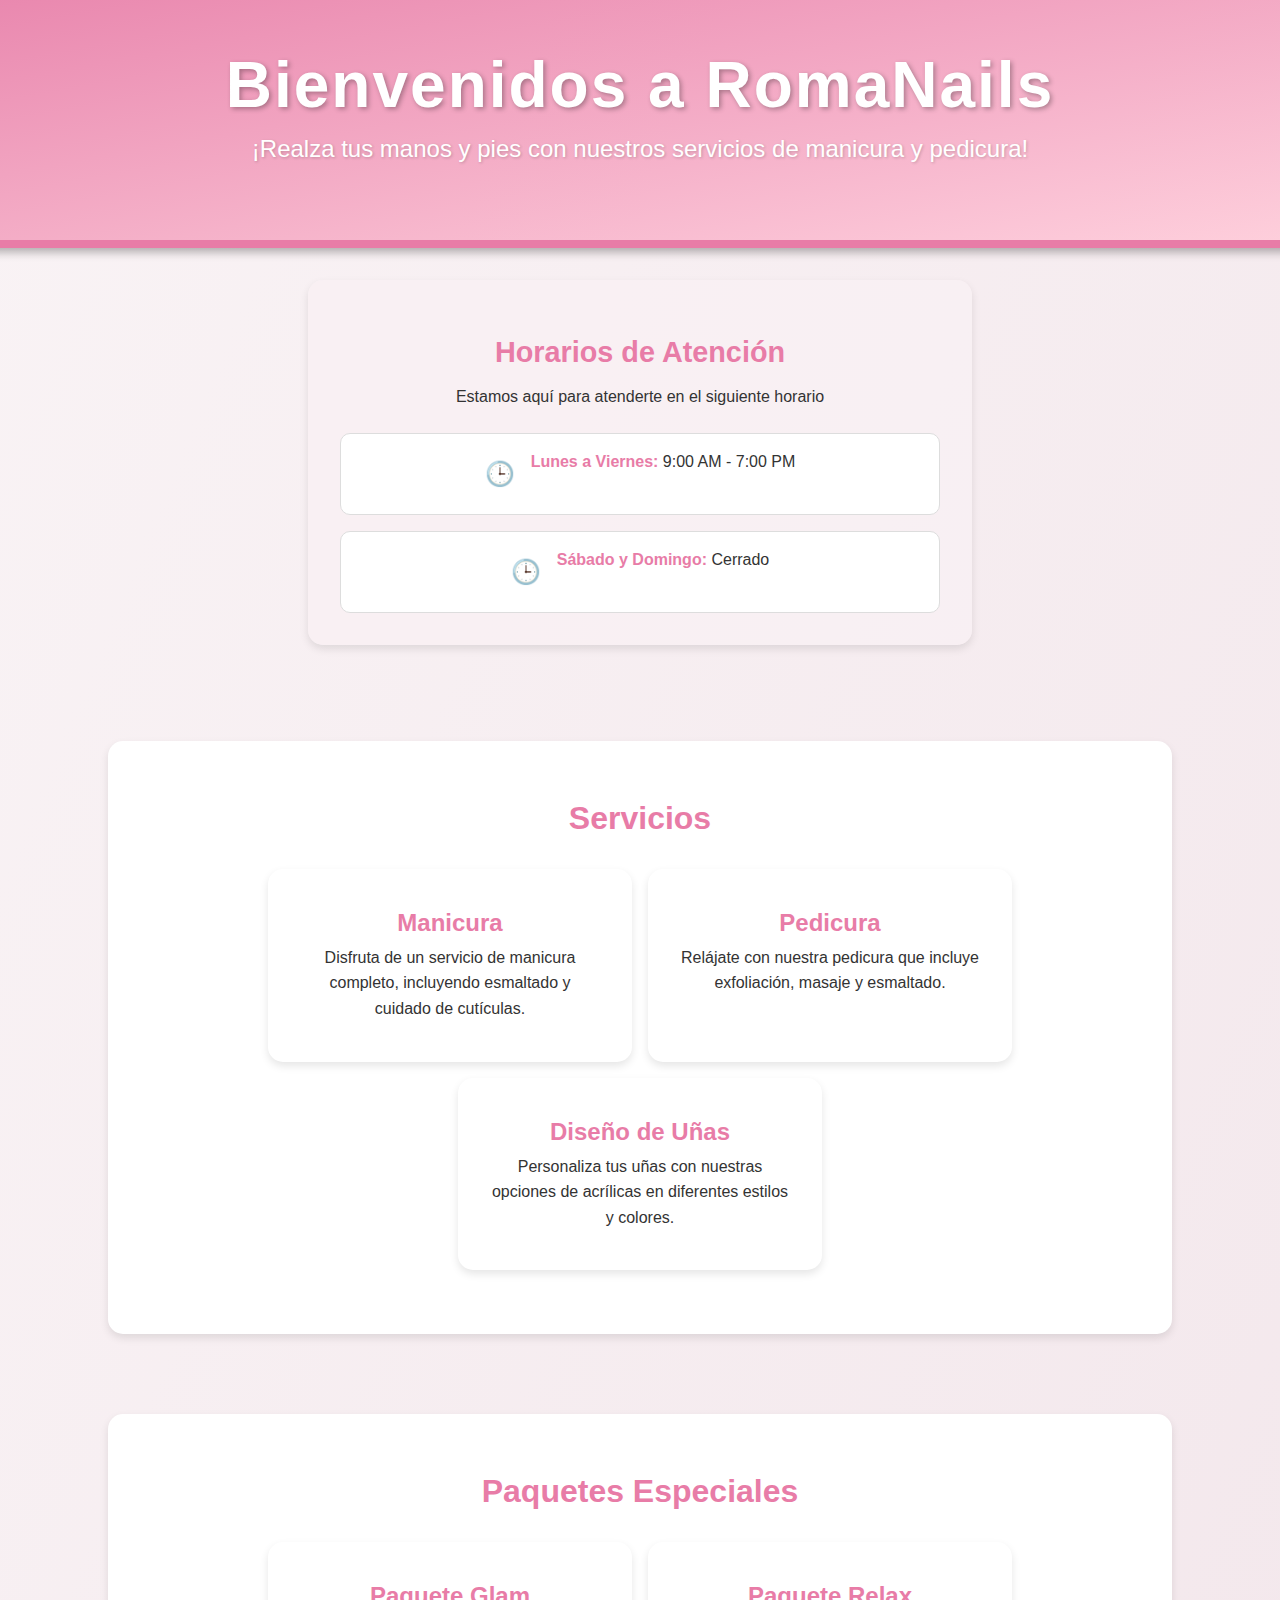
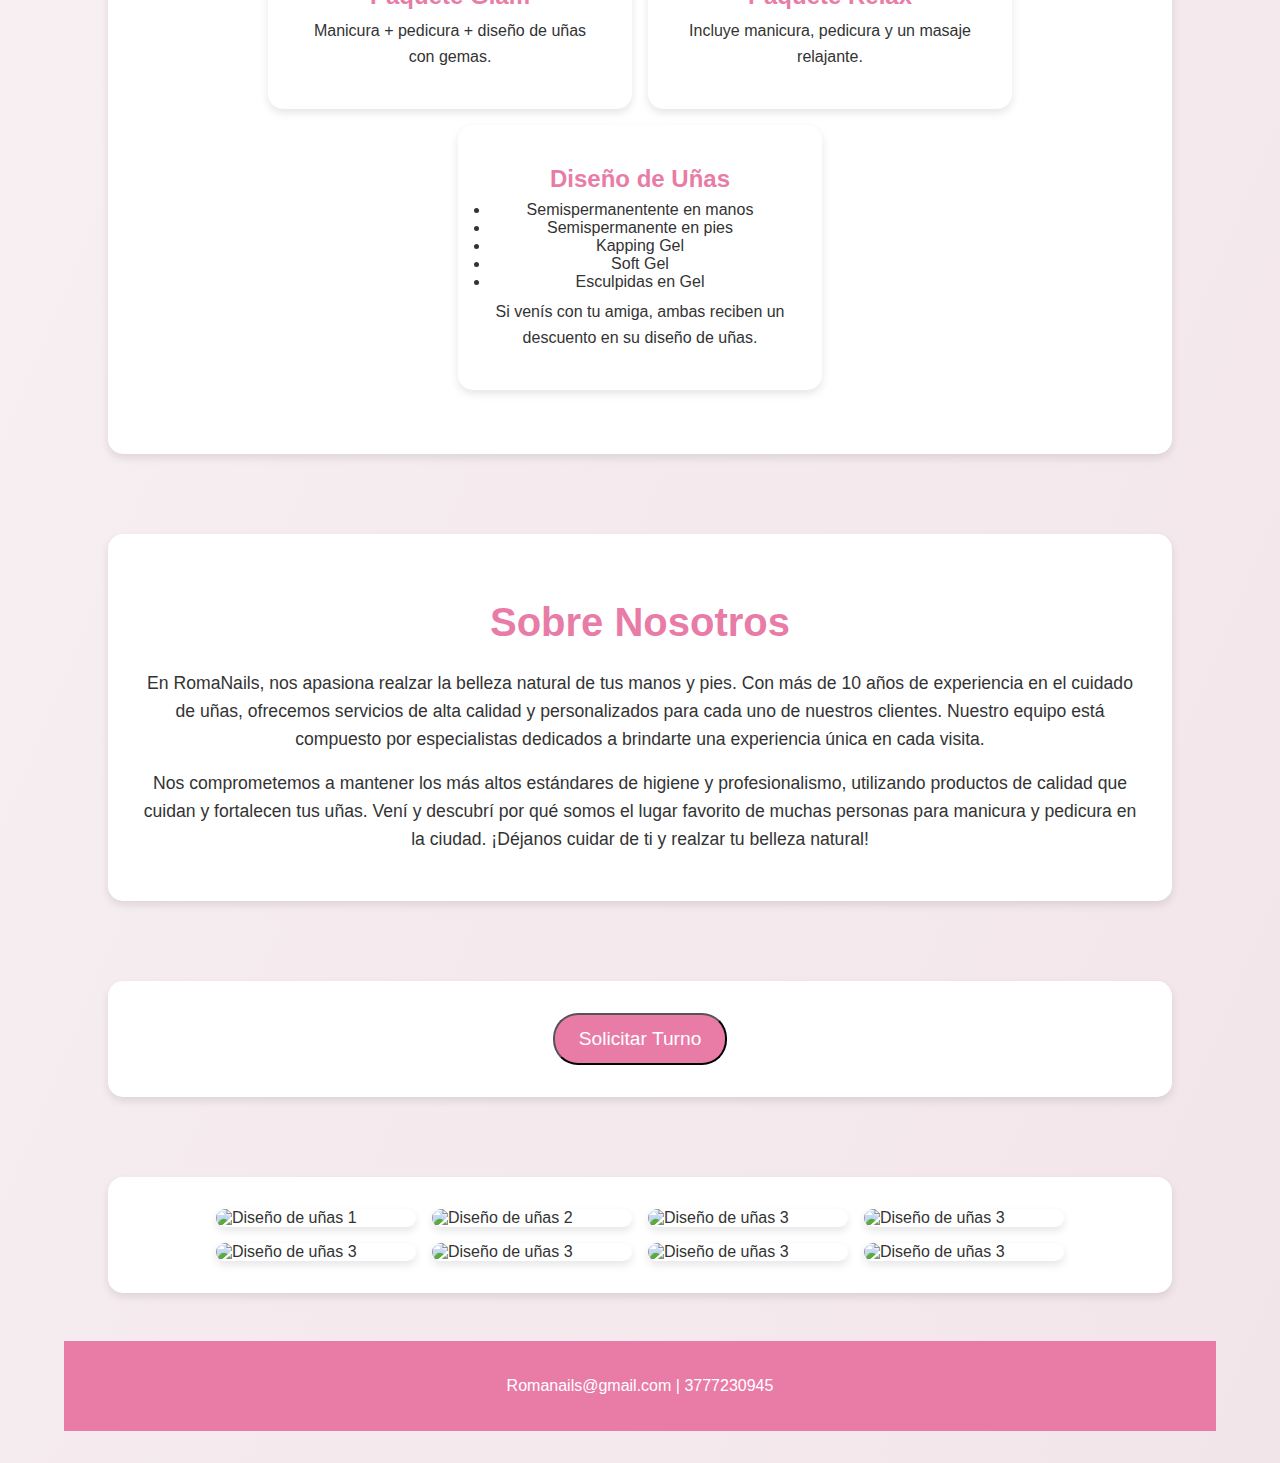
==== index.html @ 3f61f7ac "Update index.html" ====
<!DOCTYPE html>
<html lang="es">
<head>
    <meta charset="UTF-8">
    <meta name="viewport" content="width=device-width, initial-scale=1.0">
    <link rel="stylesheet" href="styles3.css">
    <script src="script.js"></script>
    <title>ROMANAILS</title>
</head>
<body>

<header>
    <h1>Bienvenidos a RomaNails</h1>
    <p>¡Realza tus manos y pies con nuestros servicios de manicura y pedicura!</p>
</header>

<section id="horarios">
    <h2>Horarios de Atención</h2>
    <p>Estamos aquí para atenderte en el siguiente horario</p>
    <div class="horarios-container">
        <div class="horario-dia">
            <p><strong>Lunes a Viernes:</strong> 9:00 AM - 7:00 PM</p>
        </div>
        <div class="horario-dia">
            <p><strong>Sábado y Domingo:</strong> Cerrado</p>
        </div>
    </div>
</section>

<div class="container">
    <section>
        <h2>Servicios</h2>
        <div class="container">
            <div class="service-card">
                <h3>Manicura</h3>
                <p>Disfruta de un servicio de manicura completo, incluyendo esmaltado y cuidado de cutículas.</p>
            </div>
            <div class="service-card">
                <h3>Pedicura</h3>
                <p>Relájate con nuestra pedicura que incluye exfoliación, masaje y esmaltado.</p>
            </div>
            <div class="service-card">
                <h3>Diseño de Uñas</h3>
                <p>Personaliza tus uñas con nuestras opciones de acrílicas en diferentes estilos y colores.</p>
            </div>
        </div>
    </section>

    <section>
        <h2>Paquetes Especiales</h2>
        <div class="container">
            <div class="service-card">
                <h3>Paquete Glam</h3>
                <p>Manicura + pedicura + diseño de uñas con gemas.</p>
            </div>
            <div class="service-card">
                <h3>Paquete Relax</h3>
                <p>Incluye manicura, pedicura y un masaje relajante.</p>
            </div>
            <div class="service-card">
                <h3>Diseño de Uñas</h3>
               
                <li> Semispermanentente en manos</li>
                <li> Semispermanente en pies</li>
                <li> Kapping Gel</li>
                <li> Soft Gel</li>
                <li> Esculpidas en Gel </li>
                <p>Si venís con tu amiga, ambas reciben un descuento en su diseño de uñas.</p>
            </div>
        </div>
    </section>

<section class="sobre-nosotros">
    <h2>Sobre Nosotros</h2>
    <div class="sobre-contenido">
        <p>
            En RomaNails, nos apasiona realzar la belleza natural de tus manos y pies. Con más de 10 años de experiencia en el cuidado de uñas, ofrecemos servicios de alta calidad y personalizados para cada uno de nuestros clientes. Nuestro equipo está compuesto por especialistas dedicados a brindarte una experiencia única en cada visita.
        </p>
        <p>
            Nos comprometemos a mantener los más altos estándares de higiene y profesionalismo, utilizando productos de calidad que cuidan y fortalecen tus uñas. Vení y descubrí por qué somos el lugar favorito de muchas personas para manicura y pedicura en la ciudad. ¡Déjanos cuidar de ti y realzar tu belleza natural!
        </p>
    </div>
</section>
<section class="Turno">
    <button class="button" onclick="abrirModal()">Solicitar Turno</button>
</section>

<section class="galeria">
    <img src="./imagenes./1.jpg" alt="Diseño de uñas 1">
    <img src="./imagenes./2.jpg" alt="Diseño de uñas 2">
    <img src="./imagenes./3.jpg" alt="Diseño de uñas 3">
    <img src="./imagenes./4.jpg" alt="Diseño de uñas 3">
    <img src="./imagenes./5.jpg" alt="Diseño de uñas 3">
    <img src="./imagenes./6.jpg" alt="Diseño de uñas 3">
    <img src="./imagenes./7.jpg" alt="Diseño de uñas 3">
    <img src="./imagenes./8.jpg" alt="Diseño de uñas 3">
</section>

<!-- Modal del formulario -->
<div id="turnoModal" class="modal">
    <div class="modal-content">
        <span class="close" onclick="cerrarModal()">&times;</span>
        <h2>Formulario de Solicitud de Turno</h2>
        <form id="turnoForm">
            <label for="nombre">Nombre:</label>
            <input type="text" id="nombre" name="nombre" required>
            
            <label for="email">Correo Electrónico:</label>
            <input type="email" id="email" name="email" required>
            
            <label for="telefono">Teléfono:</label>
            <input type="tel" id="telefono" name="telefono" required>
            
            <label for="servicio">Servicio:</label>
            <select id="servicio" name="servicio" required>
                <option value="semipermanente-manos">Semipermanente en manos</option>
                <option value="semipermanente-pies">Semipermanente en pies</option>
                <option value="kapping-gel">Kapping Gel</option>
                <option value="soft-gel">Soft Gel</option>
                <option value="esculpidas-gel">Uñas Esculpidas en Gel</option>
                <option value="paquete-glam">Paquete Glam</option>
                <option value="paquete-relax">Paquete Relax</option>
            </select>
            
            <label for="fecha">Fecha Deseada:</label>
            <input type="date" id="fecha" name="fecha" required>
            
            <label for="hora">Hora Deseada:</label>
            <input type="time" id="hora" name="hora" required min="09:00" max="19:00">
            <p>Nota: Los turnos de lunes a viernes solo pueden solicitarse entre las 9:00 AM y las 7:00 PM.</p>
            <button type="submit" class="button">Enviar Solicitud</button>
        </form>
    </div>
</div>

<footer>
    <p> Romanails@gmail.com | 3777230945 </p>
</footer>
<script src="script.js"></script>
</body>
---- styles3.css ----
:root {
    --primary-color: #e87ca7;
    --secondary-color: #f9f3f5;
    --accent-color: #ffccda;
    --text-color: #333;
    --button-hover-color: #b56180;
    --white: #fff;
}

body {
    background: linear-gradient(to bottom right, var(--secondary-color), #f2e5ea);
    color: var(--text-color);
    font-family: Arial, Helvetica, sans-serif;
    display: flex;
    flex-direction: column;
    align-items: center;
    margin: 0;
    padding: 0;
}

header {
    background: linear-gradient(to bottom right, rgba(232, 124, 167, 0.9), rgba(255, 204, 218, 0.9)), url('./imagenes./Logo.jpg') center/cover no-repeat;
    color: var(--white);
    padding: 3rem 2rem;
    text-align: center;
    box-shadow: 0px 4px 10px rgba(0, 0, 0, 0.3);
    border-bottom: 8px solid var(--primary-color);
    position: relative;
    width: 100%;
    border-radius: 0 0 25px 25px;
    font-family: 'Arial', sans-serif;
}

header h1 {
    font-size: 4rem;
    margin: 0;
    text-shadow: 2px 2px 5px rgba(0, 0, 0, 0.3);
    letter-spacing: 2px;
    font-weight: 700;
}

header p {
    font-size: 1.5rem;
    margin-top: 0.5rem;
    text-shadow: 1px 1px 3px rgba(0, 0, 0, 0.2);
}

@media (max-width: 768px) {
    header {
        padding: 2rem 1rem;
    }

    header h1 {
        font-size: 2.5rem;
    }

    header p {
        font-size: 1.2rem;
    }
}

section {
    width: 90%;
    max-width: 1000px;
    background-color: var(--white);
    border-radius: 15px;
    margin: 2rem 0;
    padding: 2rem;
    box-shadow: 0px 4px 8px rgba(0, 0, 0, 0.1);
    position: relative;
}

h2 {
    color: var(--primary-color);
    font-size: 2rem;
    margin-bottom: 1.5rem;
    text-align: center;
    font-weight: 700;
}

p, ul {
    font-size: 1rem;
    line-height: 1.6;
}

ul {
    list-style-type: disc;
    margin-left: 1.5rem;
}

.button {
    display: inline-block;
    padding: 0.8rem 1.5rem;
    background-color: var(--primary-color);
    color: var(--white);
    border-radius: 25px;
    font-size: 1.2rem;
    cursor: pointer;
    transition: background-color 0.3s ease;
    text-decoration: none;
    text-align: center;
}

.button:hover {
    background-color: var(--button-hover-color);
}

footer {
    background-color: var(--primary-color);
    color: var(--white);
    text-align: center;
    padding: 1rem;
    font-size: 0.9rem;
    width: 100%;
}

.Turno {
    text-align: center;
    margin-top: 2rem;
}

.modal {
    display: none;
    position: fixed;
    z-index: 10;
    left: 0;
    top: 0;
    width: 100%;
    height: 100%;
    background-color: rgba(0, 0, 0, 0.6);
    
    justify-content: center;
    align-items: center;
}
#horarios {
    background-color: rgba(248, 240, 243, 0.9);
    padding: 2rem;
    margin: 2rem 0;
    border-radius: 15px;
    box-shadow: 0px 4px 8px rgba(0, 0, 0, 0.1);
    text-align: center;
    max-width: 600px;
    margin-left: auto;
    margin-right: auto;
}

#horarios h2 {
    color: var(--primary-color);
    font-size: 1.8rem;
    margin-bottom: 1rem;
    font-family: 'Arial', sans-serif;
}

#horarios p {
    color: #333;
    font-size: 1rem;
    margin-bottom: 1.5rem;
    line-height: 1.5;
}

.horarios-container {
    display: flex;
    flex-direction: column;
    gap: 1rem;
}

.horario-dia {
    background-color: white;
    border: 1px solid #ddd;
    border-radius: 10px;
    padding: 1rem;
    display: flex;
    align-items: center;
    justify-content: center;
    gap: 0.5rem;
}

.horario-dia p {
    margin: 0;
    font-size: 1.1rem;
    color: #555;
}

.horario-dia p strong {
    color: var(--primary-color);
    font-weight: bold;
}

.horario-dia::before {
    content: "🕒";
    font-size: 1.5rem;
    color: var(--primary-color);
    margin-right: 0.5rem;
}
.modal-content {
    background-color: var(--white);
    padding: 2rem;
    border-radius: 15px;
    max-width: 500px;
    width: 90%;
    box-shadow: 0px 4px 8px rgba(0, 0, 0, 0.3);
    position: relative;
    text-align: left;
    animation: fadeIn 0.3s ease;
}

@keyframes fadeIn {
    from { opacity: 0; }
    to { opacity: 1; }
}

.modal-content h2 {
    color: var(--primary-color);
    margin-bottom: 1rem;
    font-size: 1.8rem;
    text-align: center;
}

.modal-content label {
    font-weight: bold;
    margin-top: 1rem;
}

.modal-content input,
.modal-content select {
    width: 100%;
    padding: 0.8rem;
    margin: 0.5rem 0;
    border-radius: 8px;
    border: 1px solid #ccc;
}

.modal-content .button {
    width: 100%;
    padding: 0.8rem;
    font-size: 1.1rem;
    margin-top: 1.5rem;
    background-color: var(--primary-color);
    color: var(--white);
    border: none;
    border-radius: 25px;
    cursor: pointer;
    transition: background-color 0.3s;
}

.modal-content .button:hover {
    background-color: var(--button-hover-color);
}

.close {
    position: absolute;
    top: 10px;
    right: 15px;
    font-size: 1.5rem;
    color: #888;
    cursor: pointer;
}

.galeria {
    display: flex;
    flex-wrap: wrap;
    gap: 1rem;
    justify-content: center;
    margin-top: 2rem;
}

.galeria img {
    width: 100%;
    max-width: 200px;
    height: auto;
    border-radius: 10px;
    box-shadow: 0px 4px 8px rgba(0, 0, 0, 0.1);
    transition: transform 0.3s ease;
    object-fit: cover;

}

.galeria img:hover {
    transform: scale(1.05);
}
.container {
    display: flex;
    flex-wrap: wrap; /* Permite que las tarjetas se ajusten en filas si no hay suficiente espacio */
    justify-content: center; /* Centra las tarjetas horizontalmente */
    gap: 1rem; /* Espacio entre las tarjetas */
    width: 90%;
    max-width: 1200px;
    margin: 2rem auto;
}

.service-card {
    background-color: var(--white);
    border-radius: 15px;
    box-shadow: 0px 4px 8px rgba(0, 0, 0, 0.1);
    padding: 2rem;
    text-align: center;
    transition: transform 0.3s;
    width: 100%;
    max-width: 300px;
    flex: 1 1 250px; /* Permite ajustar las tarjetas a la vista en filas */
}

.service-card:hover {
    transform: scale(1.05);
}

.service-card:hover {
    transform: scale(1.05);
}

.service-card h3 {
    color: var(--primary-color);
    margin: 0.5rem 0;
    font-size: 1.5rem;
}

.service-card p {
    margin: 0.5rem 0;
}
.sobre-nosotros {
    background-color: var(--white);
    border-radius: 15px;
    box-shadow: 0px 4px 8px rgba(0, 0, 0, 0.1);
    padding: 2rem;
    margin: 2rem auto;
    width: 90%;
    max-width: 1000px;
    text-align: center;
}

.sobre-nosotros h2 {
    color: var(--primary-color);
    font-size: 2.5rem;
    margin-bottom: 1.5rem;
    font-weight: 700;
}

.sobre-contenido p {
    font-size: 1.1rem;
    line-height: 1.6;
    color: var(--text-color);
    margin: 1rem 0;
}
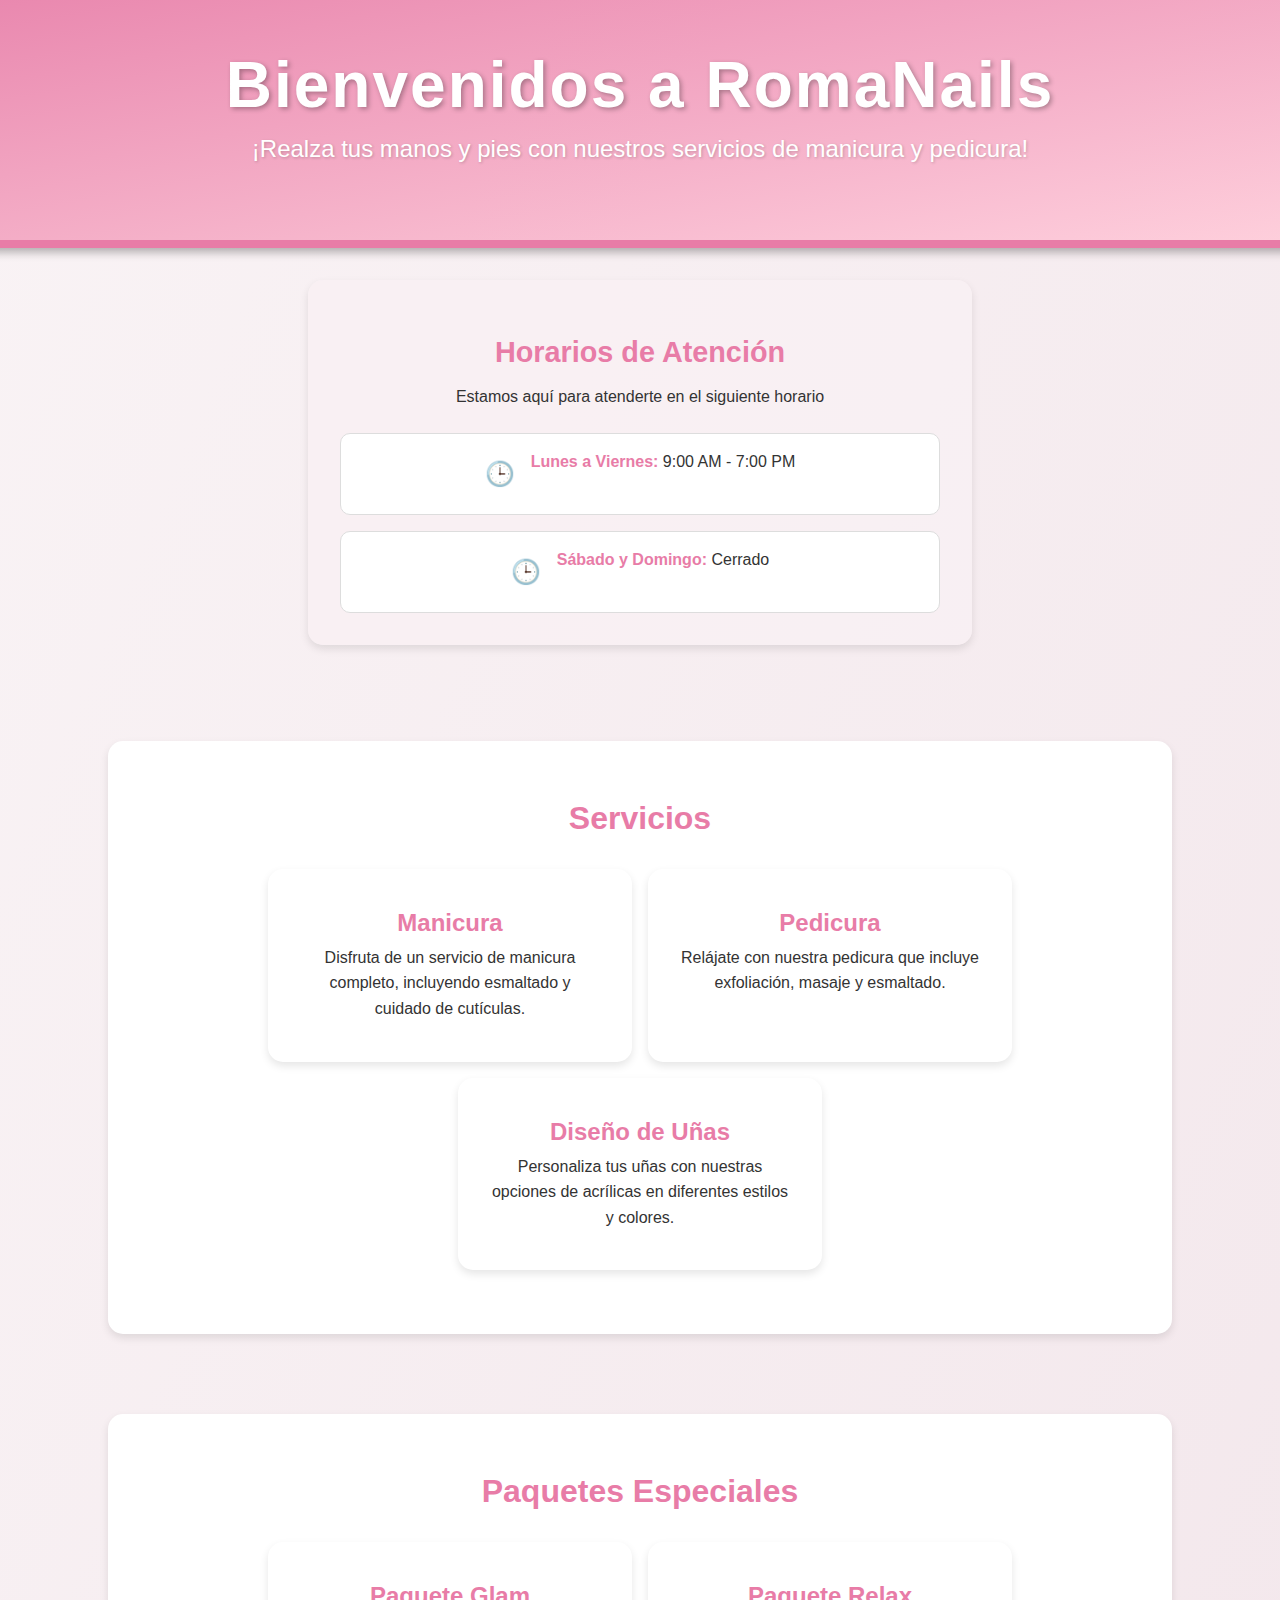
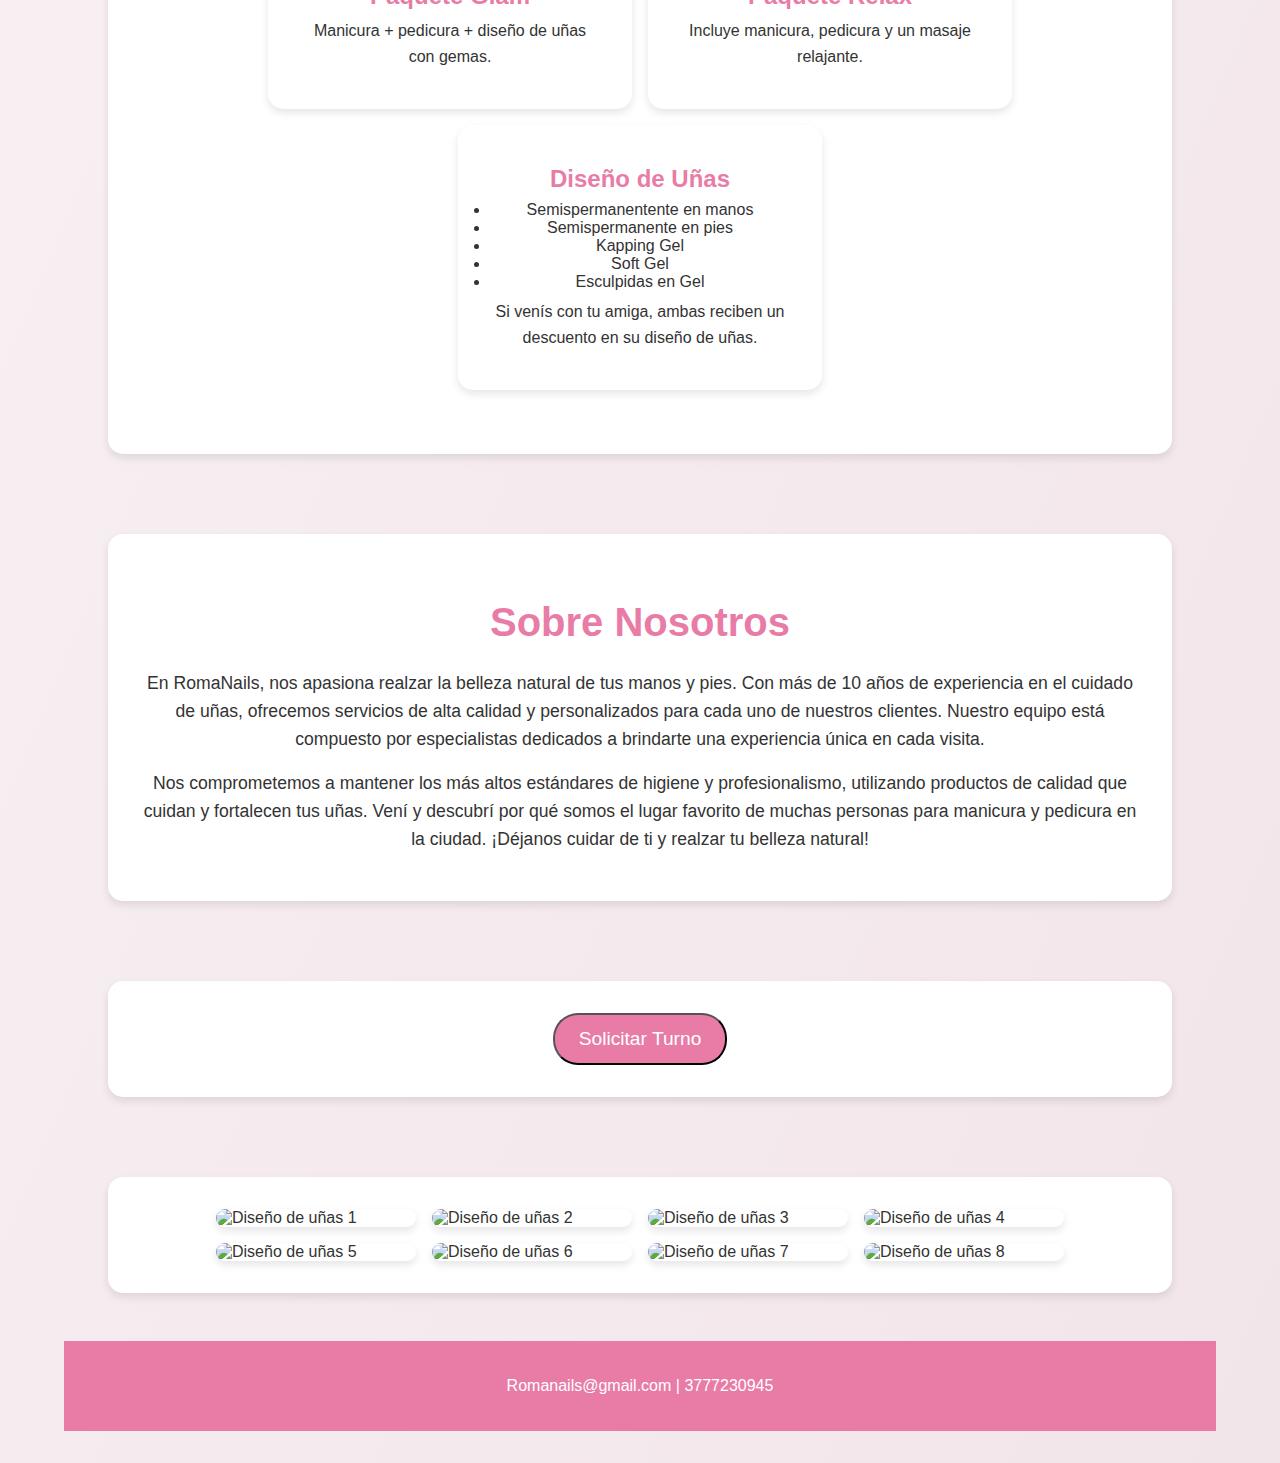
==== commit 06b532e5: "Update index.html" ====
--- a/index.html
+++ b/index.html
@@ -89,11 +89,11 @@
     <img src="./imagenes./1.jpg" alt="Diseño de uñas 1">
     <img src="./imagenes./2.jpg" alt="Diseño de uñas 2">
     <img src="./imagenes./3.jpg" alt="Diseño de uñas 3">
-    <img src="./imagenes./4.jpg" alt="Diseño de uñas 3">
-    <img src="./imagenes./5.jpg" alt="Diseño de uñas 3">
-    <img src="./imagenes./6.jpg" alt="Diseño de uñas 3">
-    <img src="./imagenes./7.jpg" alt="Diseño de uñas 3">
-    <img src="./imagenes./8.jpg" alt="Diseño de uñas 3">
+    <img src="./imagenes./4.jpg" alt="Diseño de uñas 4">
+    <img src="./imagenes./5.jpg" alt="Diseño de uñas 5">
+    <img src="./imagenes./6.jpg" alt="Diseño de uñas 6">
+    <img src="./imagenes./7.jpg" alt="Diseño de uñas 7">
+    <img src="./imagenes./8.jpg" alt="Diseño de uñas 8">
 </section>
 
 <!-- Modal del formulario -->
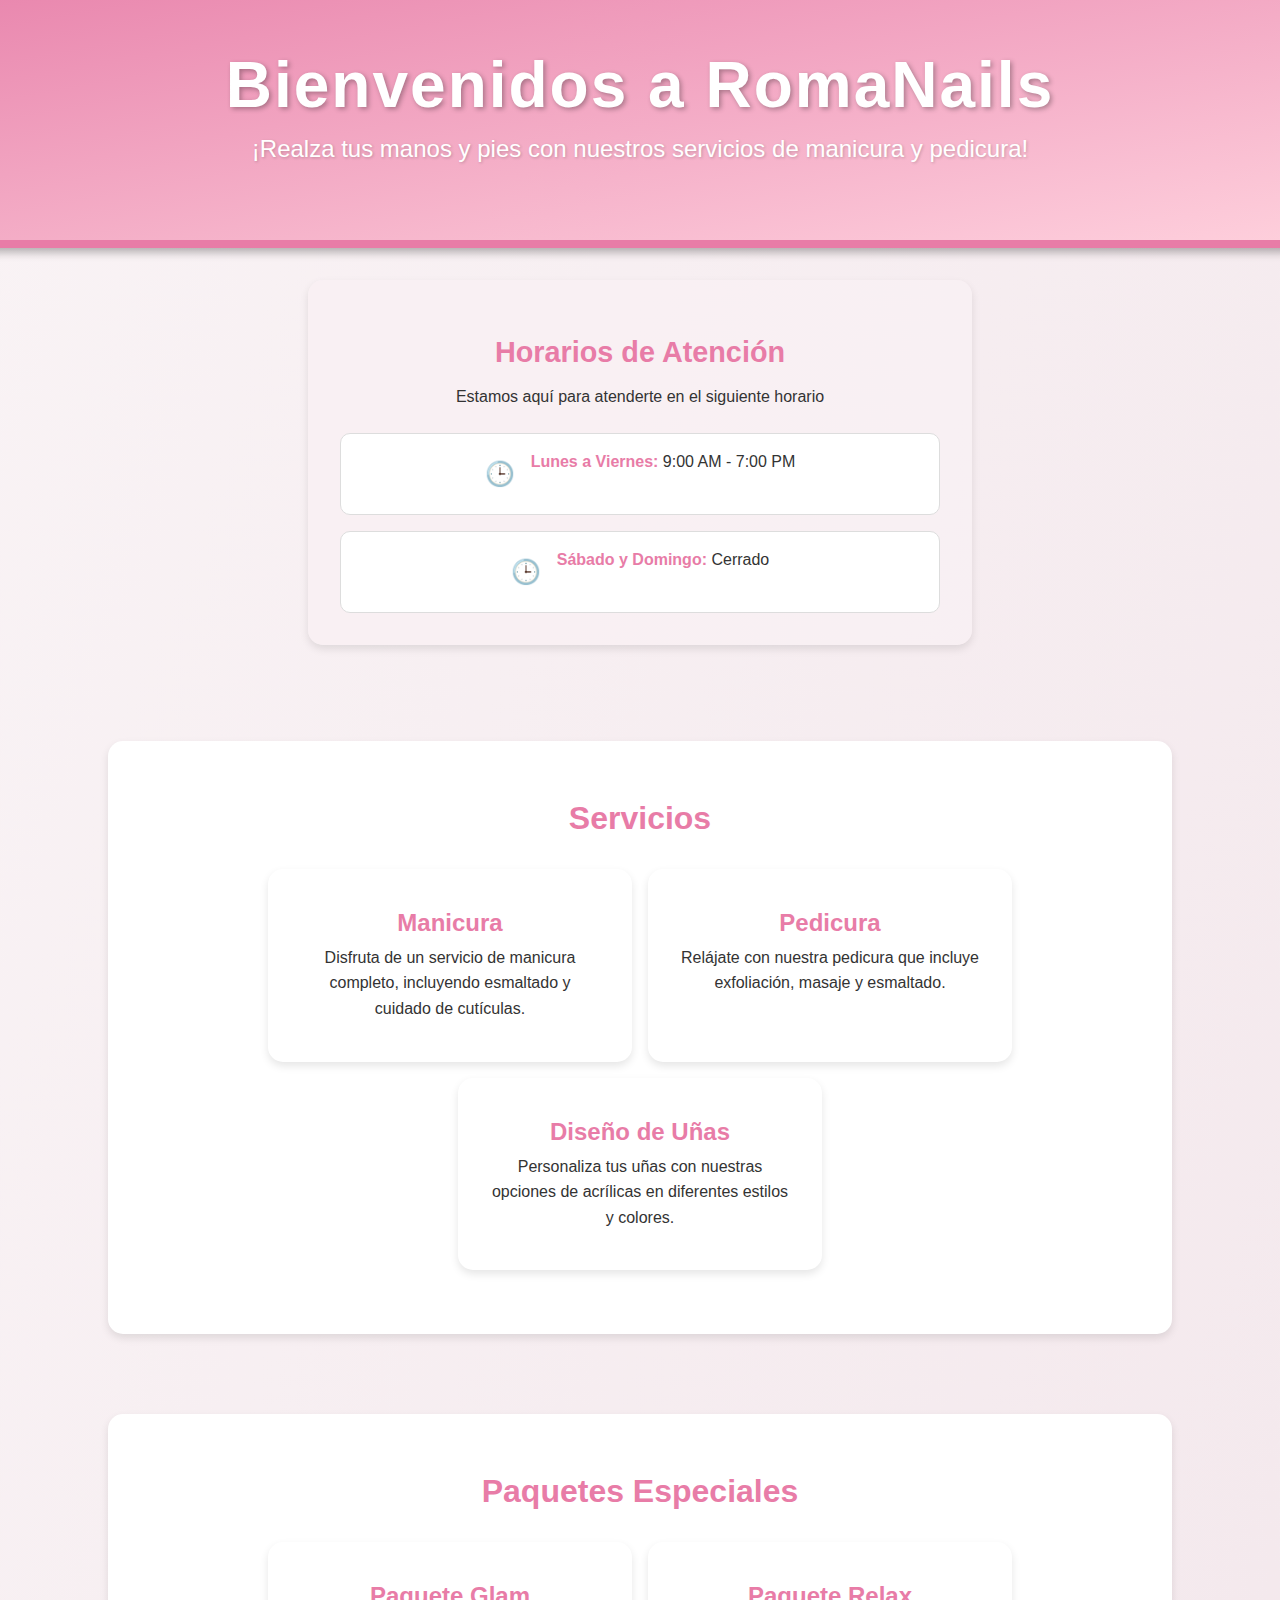
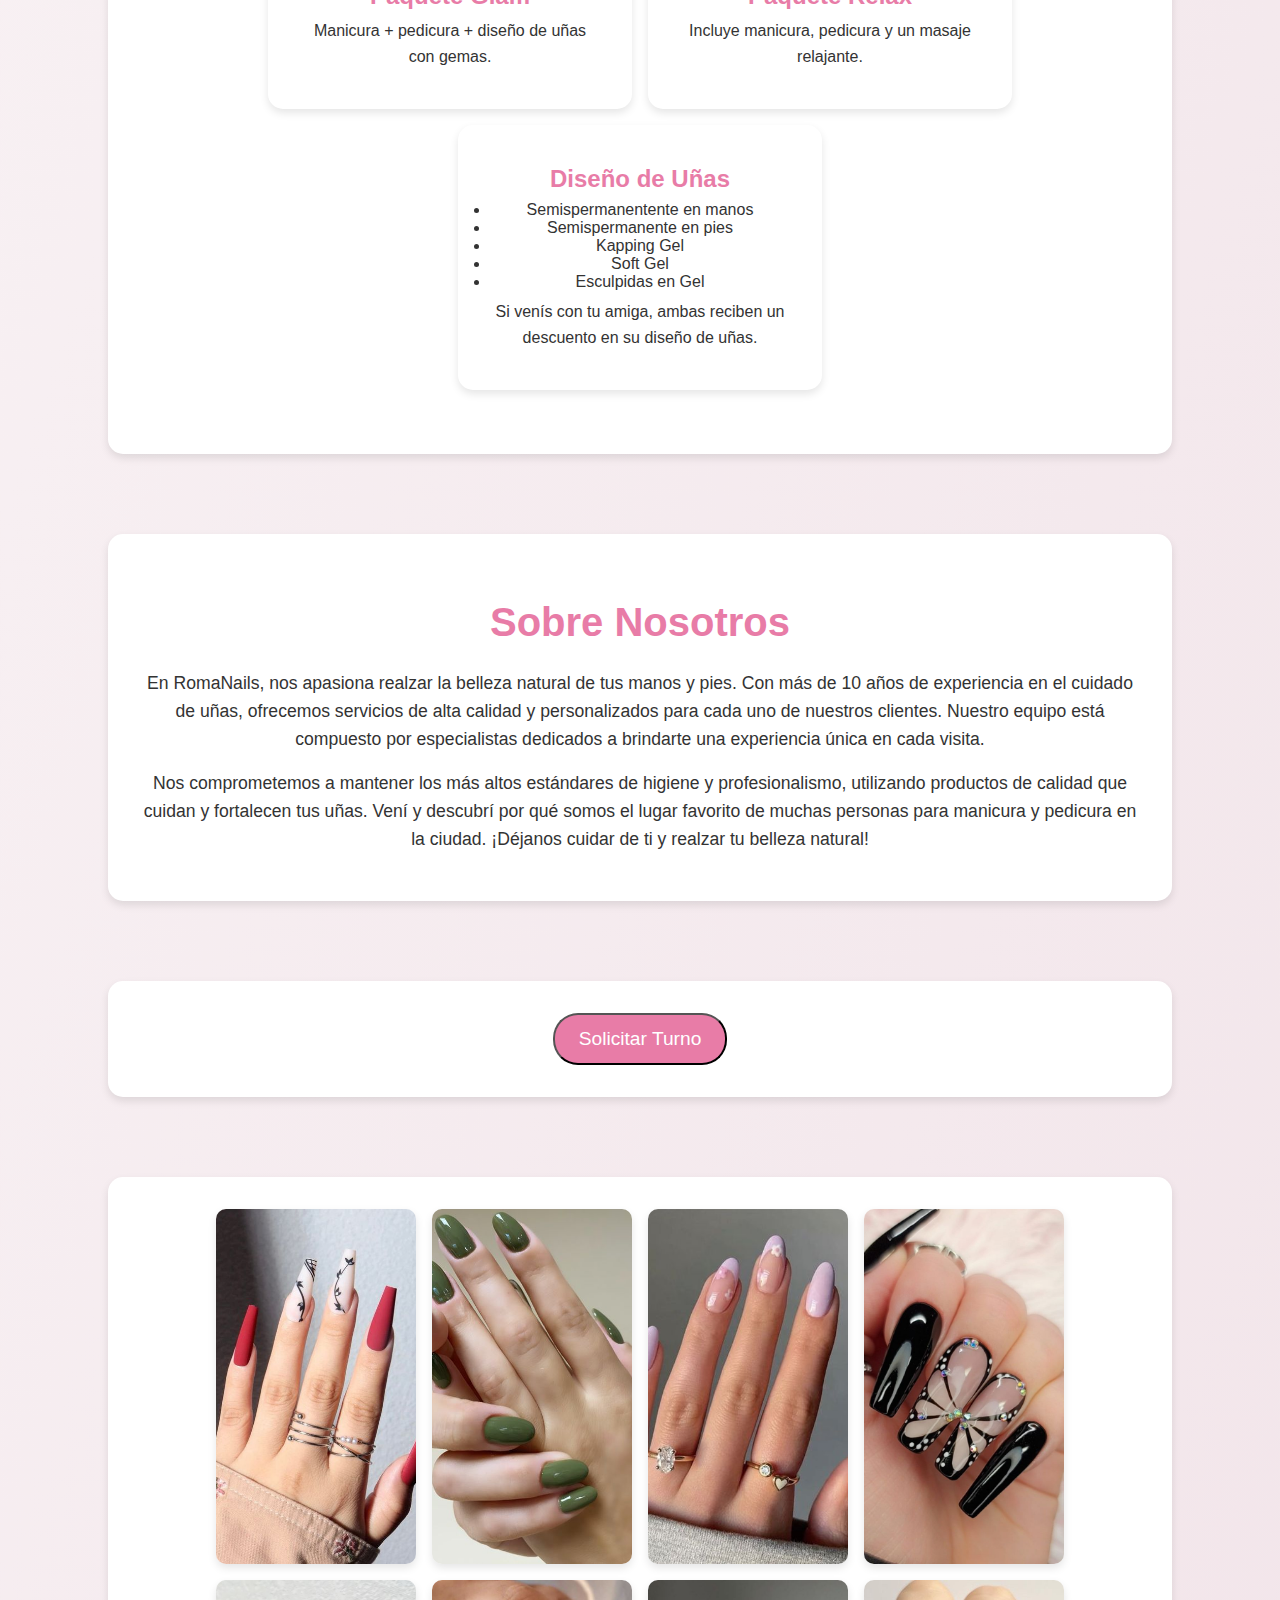
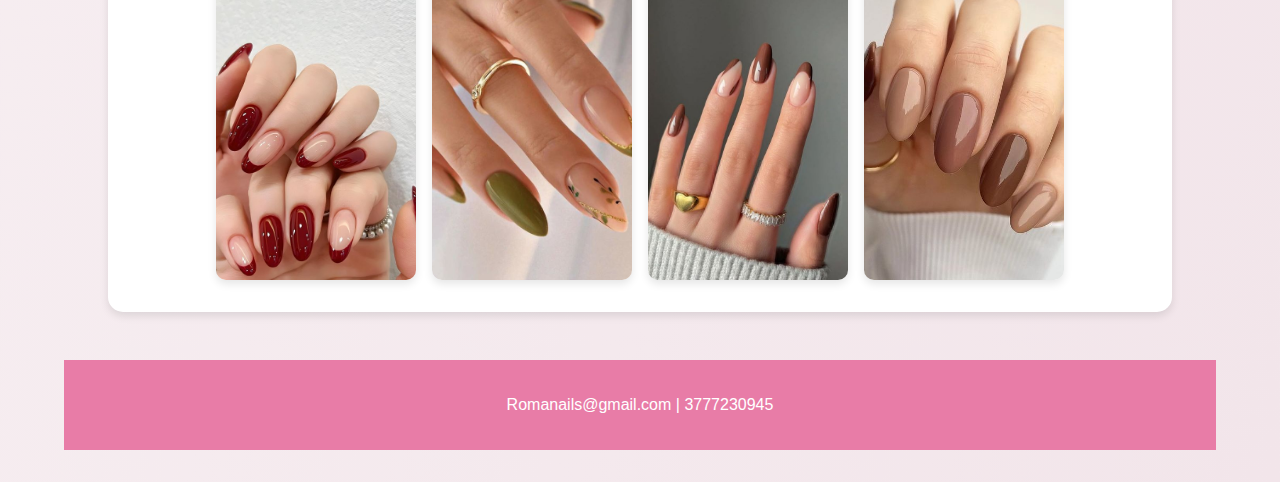
==== commit c10a5b85: "Update index.html" ====
--- a/index.html
+++ b/index.html
@@ -86,14 +86,14 @@
 </section>
 
 <section class="galeria">
-    <img src="./imagenes./1.jpg" alt="Diseño de uñas 1">
-    <img src="./imagenes./2.jpg" alt="Diseño de uñas 2">
-    <img src="./imagenes./3.jpg" alt="Diseño de uñas 3">
-    <img src="./imagenes./4.jpg" alt="Diseño de uñas 4">
-    <img src="./imagenes./5.jpg" alt="Diseño de uñas 5">
-    <img src="./imagenes./6.jpg" alt="Diseño de uñas 6">
-    <img src="./imagenes./7.jpg" alt="Diseño de uñas 7">
-    <img src="./imagenes./8.jpg" alt="Diseño de uñas 8">
+    <img src="imagenes/1.jpg" alt="Diseño de uñas 1">
+    <img src="imagenes/2.jpg" alt="Diseño de uñas 2">
+    <img src="imagenes/3.jpg" alt="Diseño de uñas 3">
+    <img src="imagenes/4.jpg" alt="Diseño de uñas 4">
+    <img src="imagenes/5.jpg" alt="Diseño de uñas 5">
+    <img src="imagenes/6.jpg" alt="Diseño de uñas 6">
+    <img src="imagenes/7.jpg" alt="Diseño de uñas 7">
+    <img src="imagenes/8.jpg" alt="Diseño de uñas 8">
 </section>
 
 <!-- Modal del formulario -->
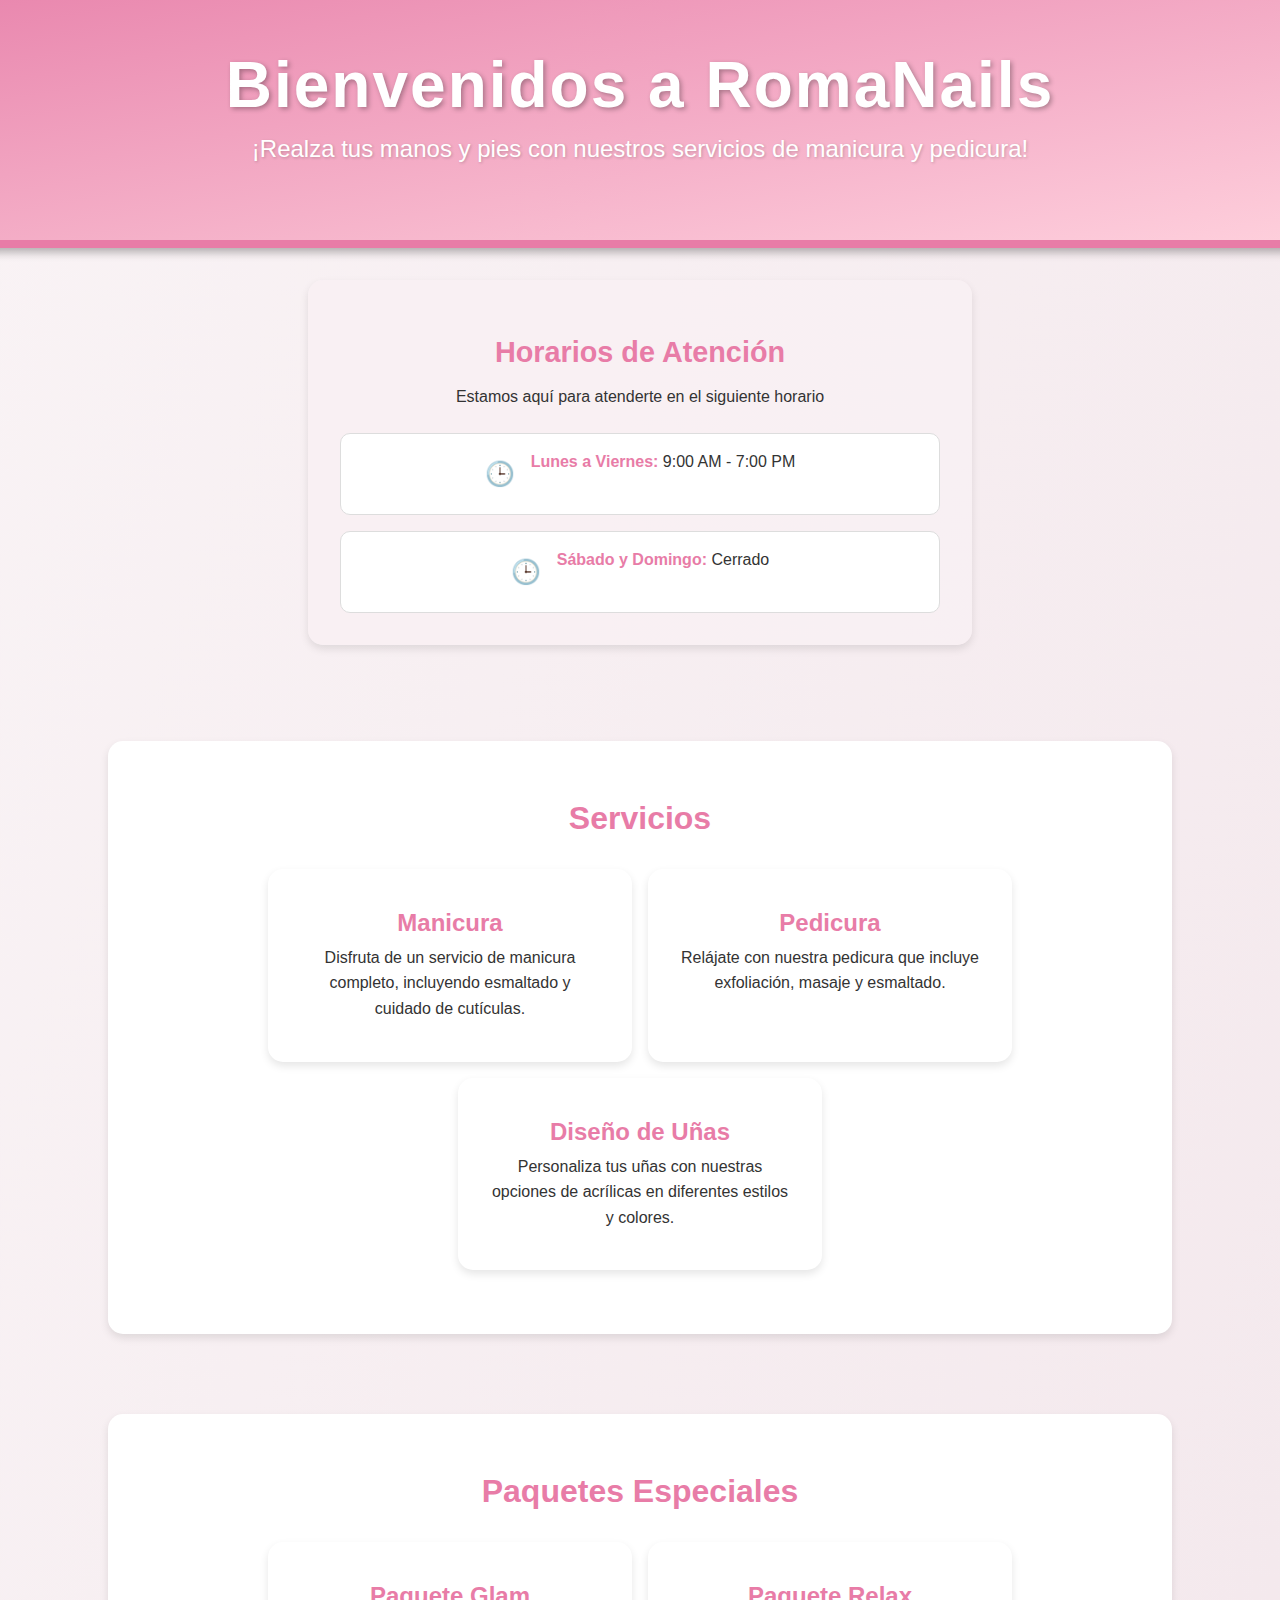
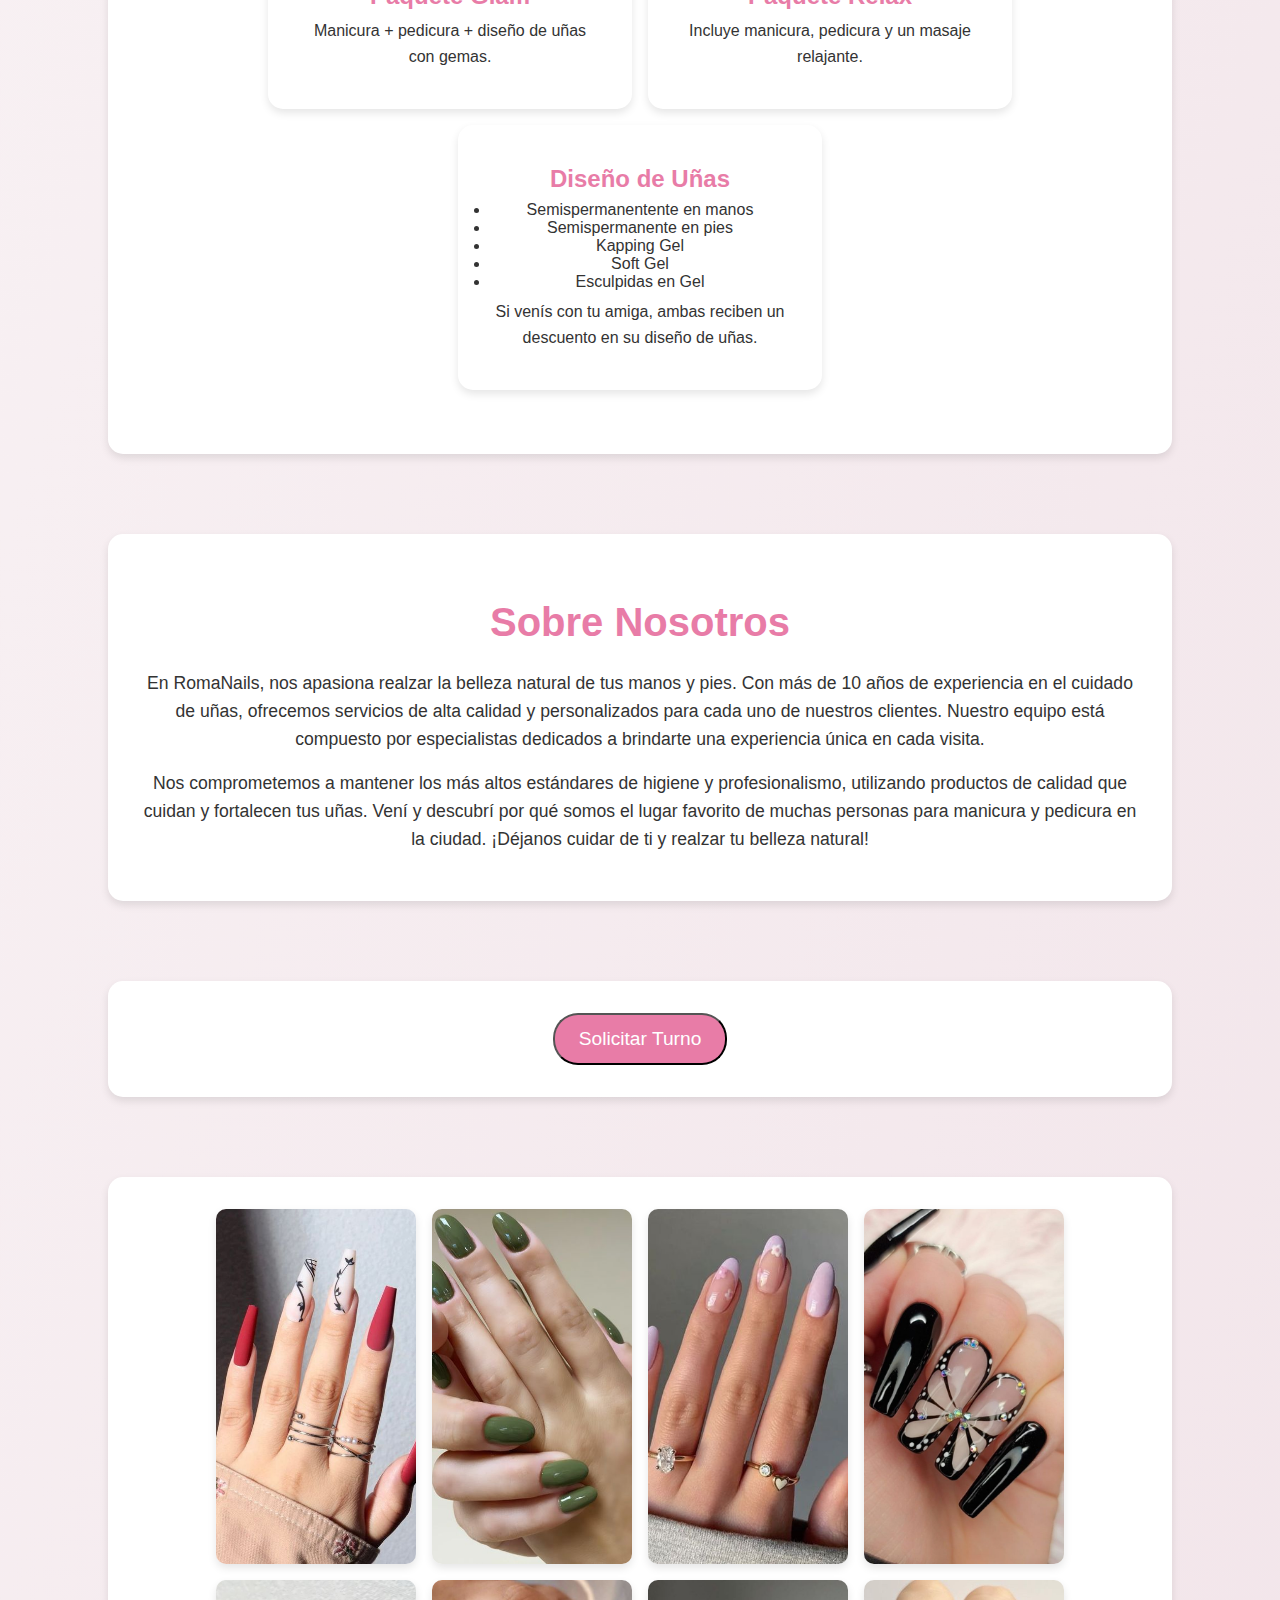
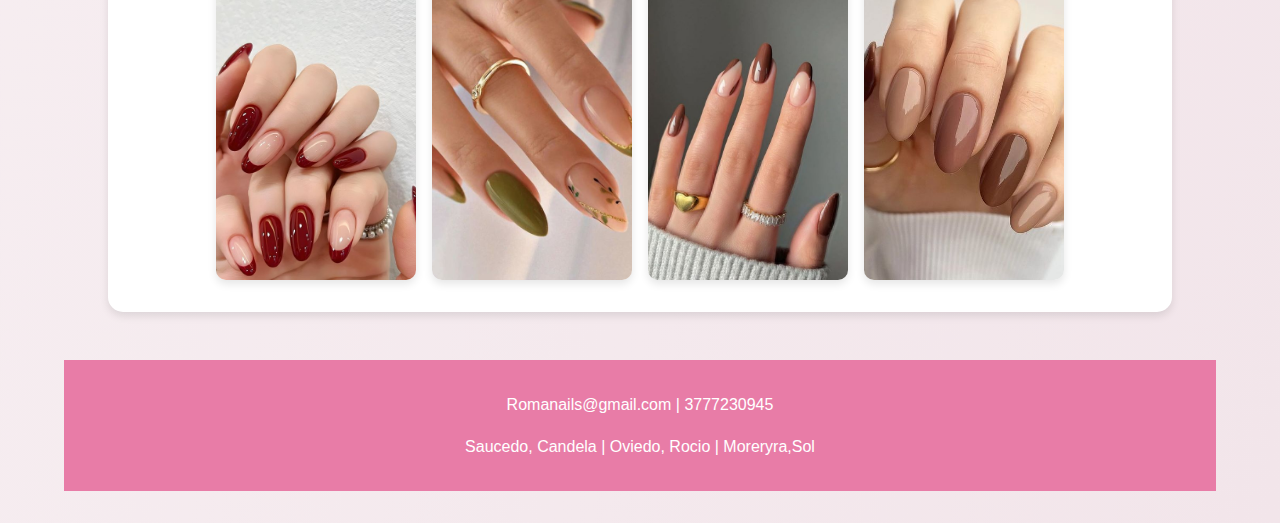
==== commit dbe0b0f1: "Update index.html" ====
--- a/index.html
+++ b/index.html
@@ -86,14 +86,14 @@
 </section>
 
 <section class="galeria">
-    <img src="imagenes/1.jpg" alt="Diseño de uñas 1">
-    <img src="imagenes/2.jpg" alt="Diseño de uñas 2">
-    <img src="imagenes/3.jpg" alt="Diseño de uñas 3">
-    <img src="imagenes/4.jpg" alt="Diseño de uñas 4">
-    <img src="imagenes/5.jpg" alt="Diseño de uñas 5">
-    <img src="imagenes/6.jpg" alt="Diseño de uñas 6">
-    <img src="imagenes/7.jpg" alt="Diseño de uñas 7">
-    <img src="imagenes/8.jpg" alt="Diseño de uñas 8">
+    <img src="/imagenes/1.jpg" alt="Diseño de uñas 1">
+    <img src="/imagenes/2.jpg" alt="Diseño de uñas 2">
+    <img src="/imagenes/3.jpg" alt="Diseño de uñas 3">
+    <img src="/imagenes/4.jpg" alt="Diseño de uñas 3">
+    <img src="/imagenes/5.jpg" alt="Diseño de uñas 3">
+    <img src="/imagenes/6.jpg" alt="Diseño de uñas 3">
+    <img src="/imagenes/7.jpg" alt="Diseño de uñas 3">
+    <img src="/imagenes/8.jpg" alt="Diseño de uñas 3">
 </section>
 
 <!-- Modal del formulario -->
@@ -135,6 +135,7 @@
 
 <footer>
     <p> Romanails@gmail.com | 3777230945 </p>
+    <p> Saucedo, Candela | Oviedo, Rocio | Moreryra,Sol  </p>
 </footer>
 <script src="script.js"></script>
 </body>
--- a/styles3.css
+++ b/styles3.css
@@ -6,7 +6,41 @@
     --button-hover-color: #b56180;
     --white: #fff;
 }
-
+@media (max-width: 768px) {
+    header {
+        padding: 1rem;
+        font-size: 1.5rem;
+    }
+
+    h1 {
+        font-size: 2rem;
+    }
+
+    .container, .galeria, .Turno, footer {
+        width: 90%;
+        padding: 1rem;
+        margin: 0 auto;
+    }
+
+    .service-card {
+        width: 100%;
+        margin: 1rem 0;
+        padding: 1rem;
+    }
+
+    .modal-content {
+        width: 90%;
+        padding: 1.5rem;
+    }
+
+    .galeria img {
+        max-width: 100px;
+    }
+
+    .horario {
+        font-size: 1rem;
+    }
+}
 body {
     background: linear-gradient(to bottom right, var(--secondary-color), #f2e5ea);
     color: var(--text-color);
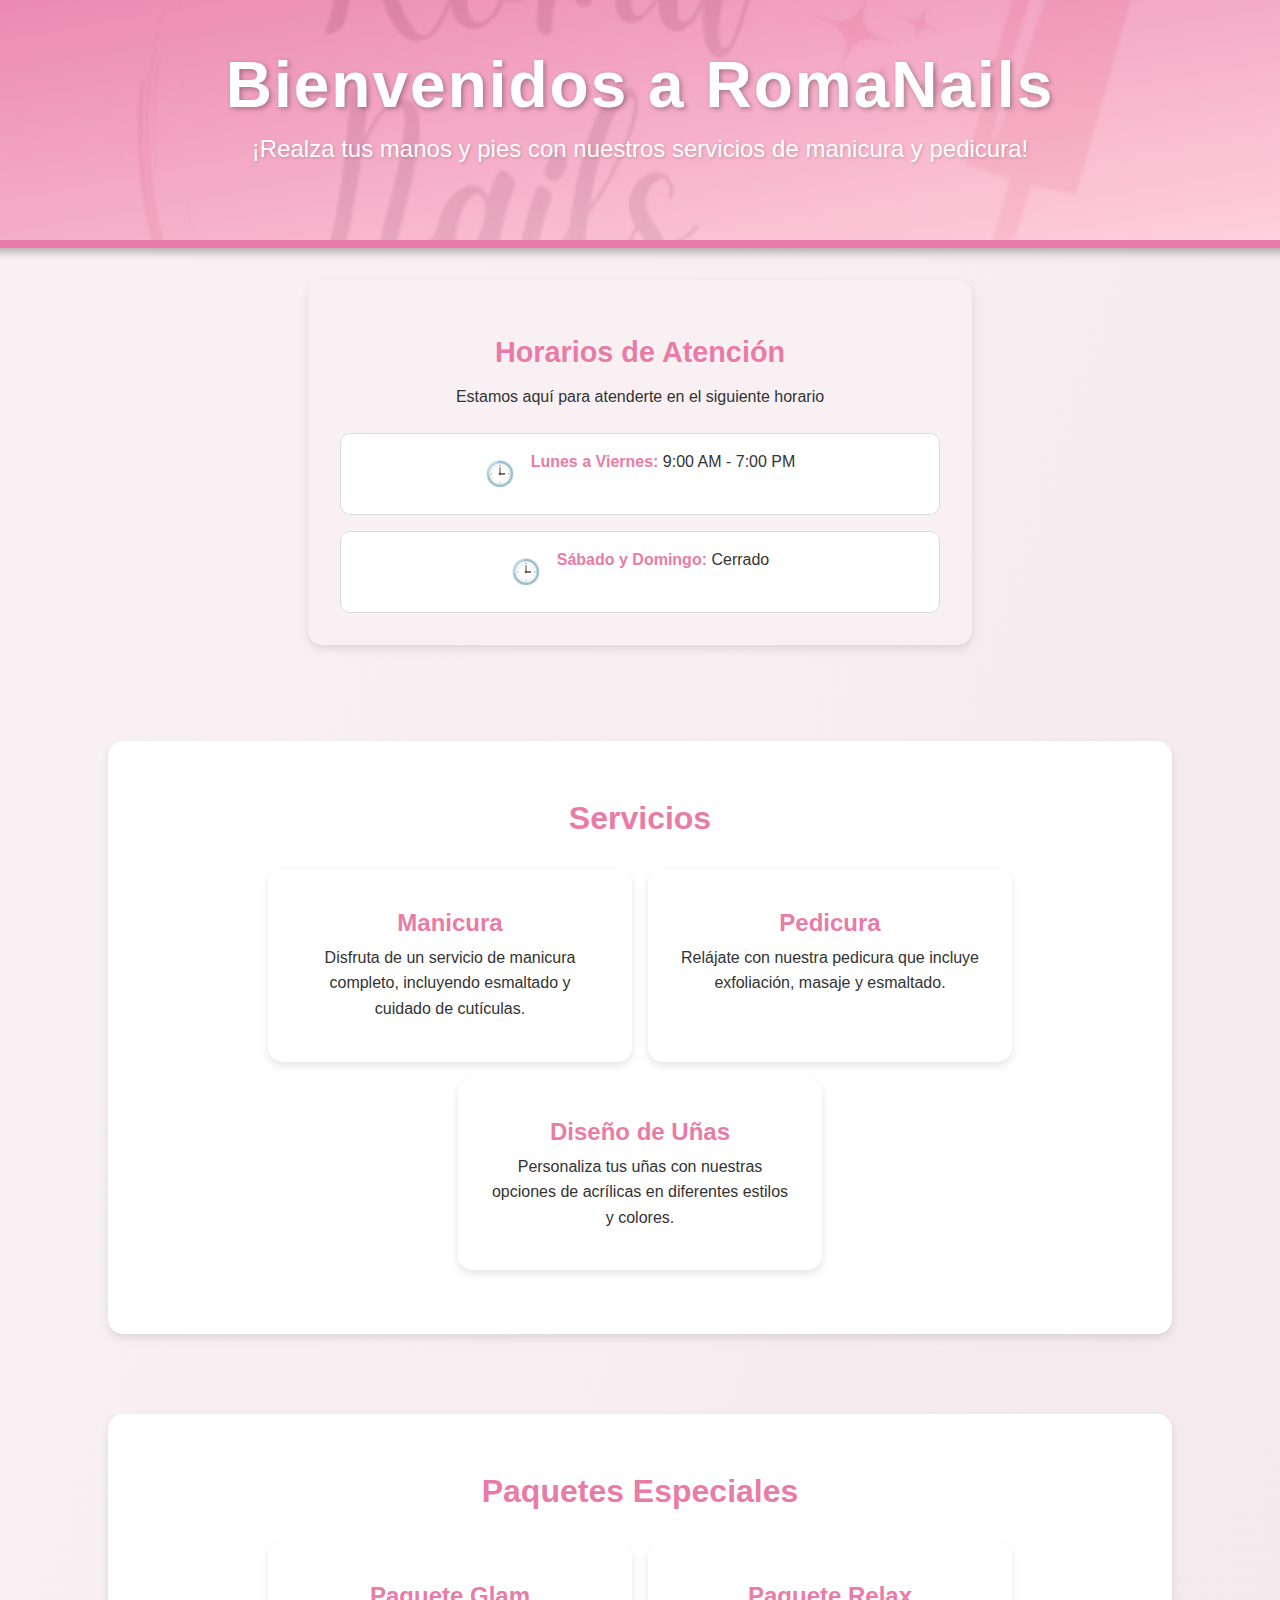
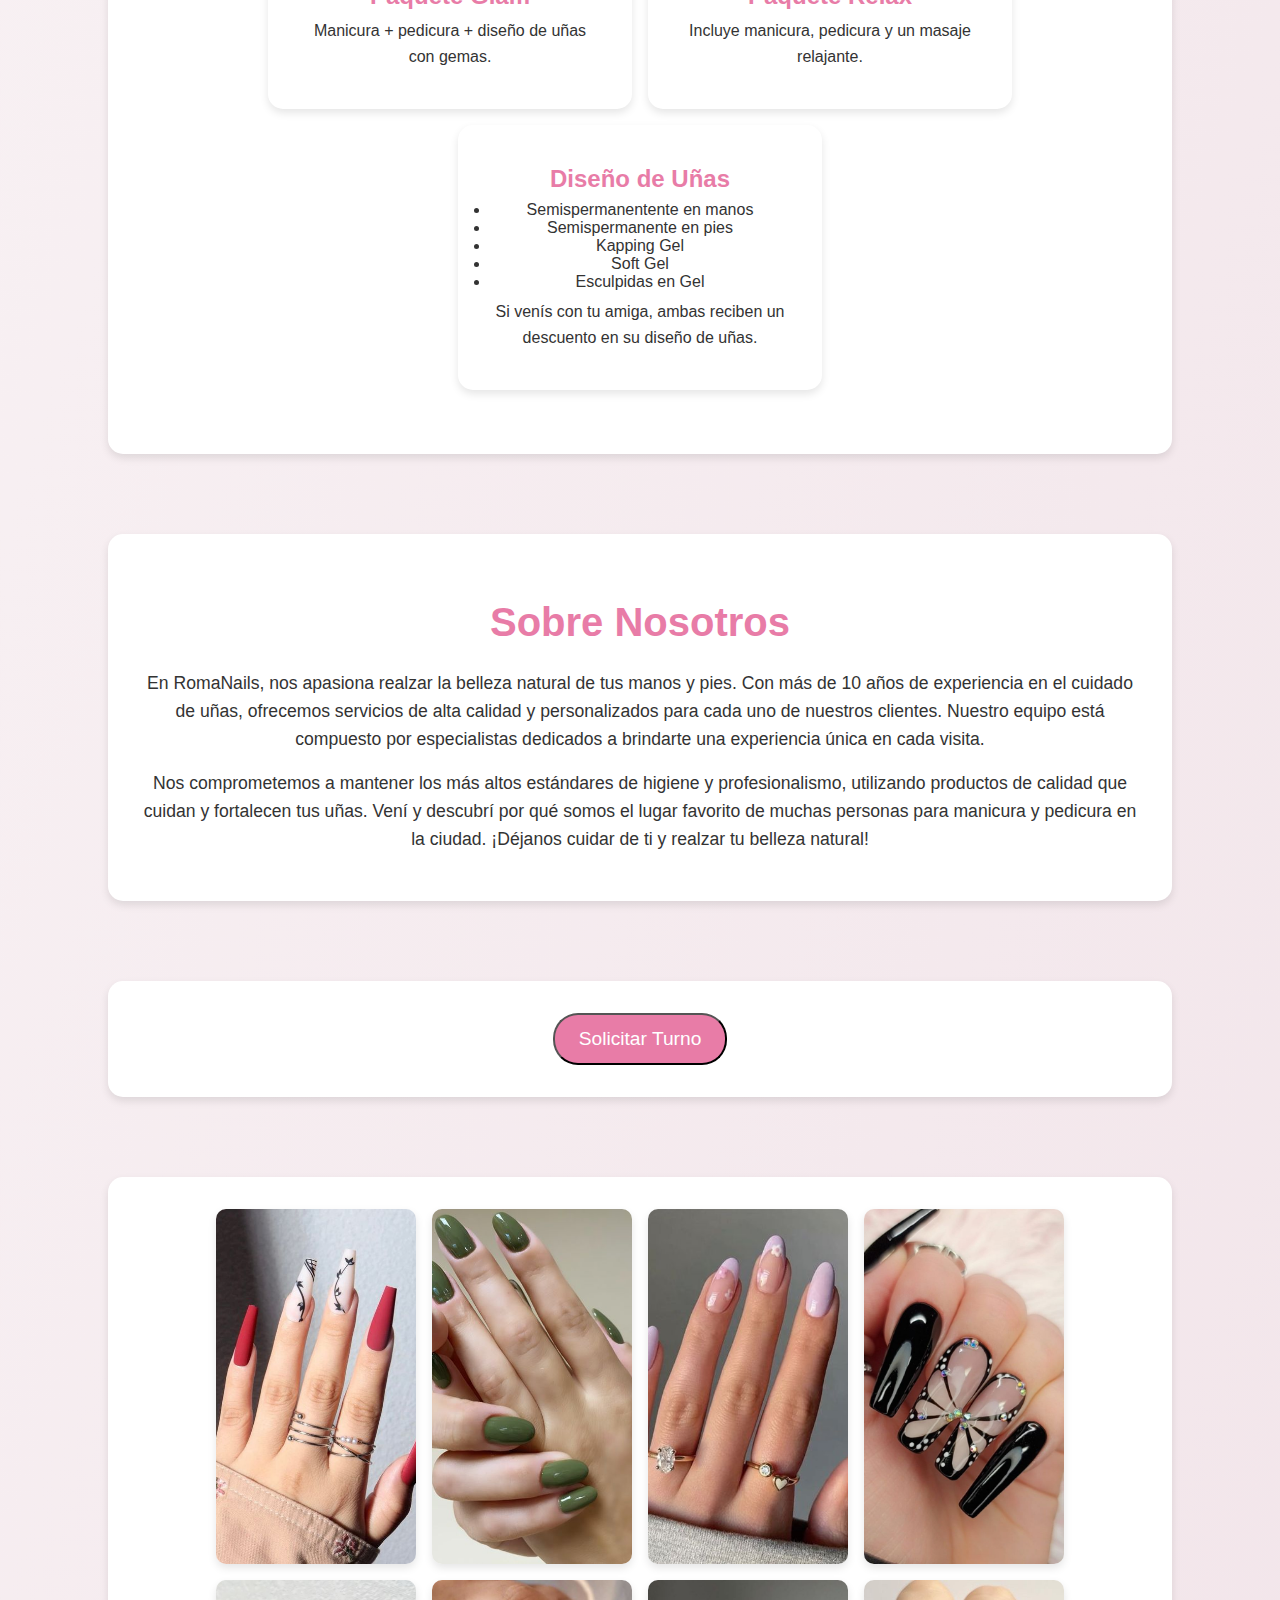
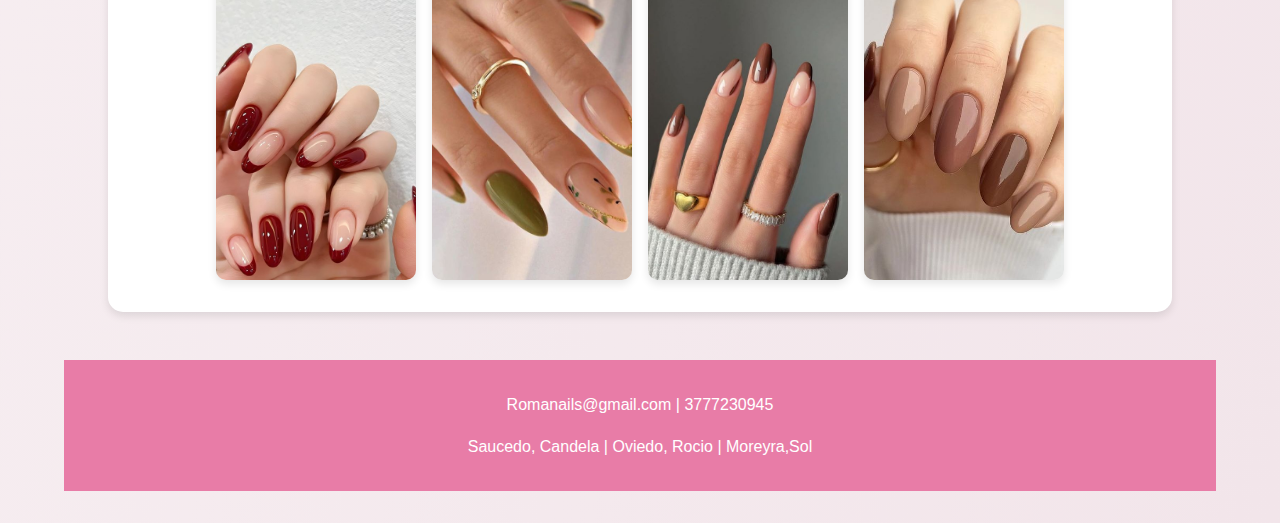
==== commit 264e9fdb: "Update index.html" ====
--- a/index.html
+++ b/index.html
@@ -86,14 +86,14 @@
 </section>
 
 <section class="galeria">
-    <img src="/imagenes/1.jpg" alt="Diseño de uñas 1">
-    <img src="/imagenes/2.jpg" alt="Diseño de uñas 2">
-    <img src="/imagenes/3.jpg" alt="Diseño de uñas 3">
-    <img src="/imagenes/4.jpg" alt="Diseño de uñas 3">
-    <img src="/imagenes/5.jpg" alt="Diseño de uñas 3">
-    <img src="/imagenes/6.jpg" alt="Diseño de uñas 3">
-    <img src="/imagenes/7.jpg" alt="Diseño de uñas 3">
-    <img src="/imagenes/8.jpg" alt="Diseño de uñas 3">
+    <img src="imagenes/1.jpg" alt="Diseño de uñas 1">
+    <img src="imagenes/2.jpg" alt="Diseño de uñas 2">
+    <img src="imagenes/3.jpg" alt="Diseño de uñas 3">
+    <img src="imagenes/4.jpg" alt="Diseño de uñas 3">
+    <img src="imagenes/5.jpg" alt="Diseño de uñas 3">
+    <img src="imagenes/6.jpg" alt="Diseño de uñas 3">
+    <img src="imagenes/7.jpg" alt="Diseño de uñas 3">
+    <img src="imagenes/8.jpg" alt="Diseño de uñas 3">
 </section>
 
 <!-- Modal del formulario -->
@@ -135,7 +135,7 @@
 
 <footer>
     <p> Romanails@gmail.com | 3777230945 </p>
-    <p> Saucedo, Candela | Oviedo, Rocio | Moreryra,Sol  </p>
+    <p> Saucedo, Candela | Oviedo, Rocio | Moreyra,Sol  </p>
 </footer>
 <script src="script.js"></script>
 </body>
--- a/styles3.css
+++ b/styles3.css
@@ -53,7 +53,7 @@
 }
 
 header {
-    background: linear-gradient(to bottom right, rgba(232, 124, 167, 0.9), rgba(255, 204, 218, 0.9)), url('./imagenes./Logo.jpg') center/cover no-repeat;
+    background: linear-gradient(to bottom right, rgba(232, 124, 167, 0.9), rgba(255, 204, 218, 0.9)), url('imagenes/Logo.jpg') center/cover no-repeat;
     color: var(--white);
     padding: 3rem 2rem;
     text-align: center;
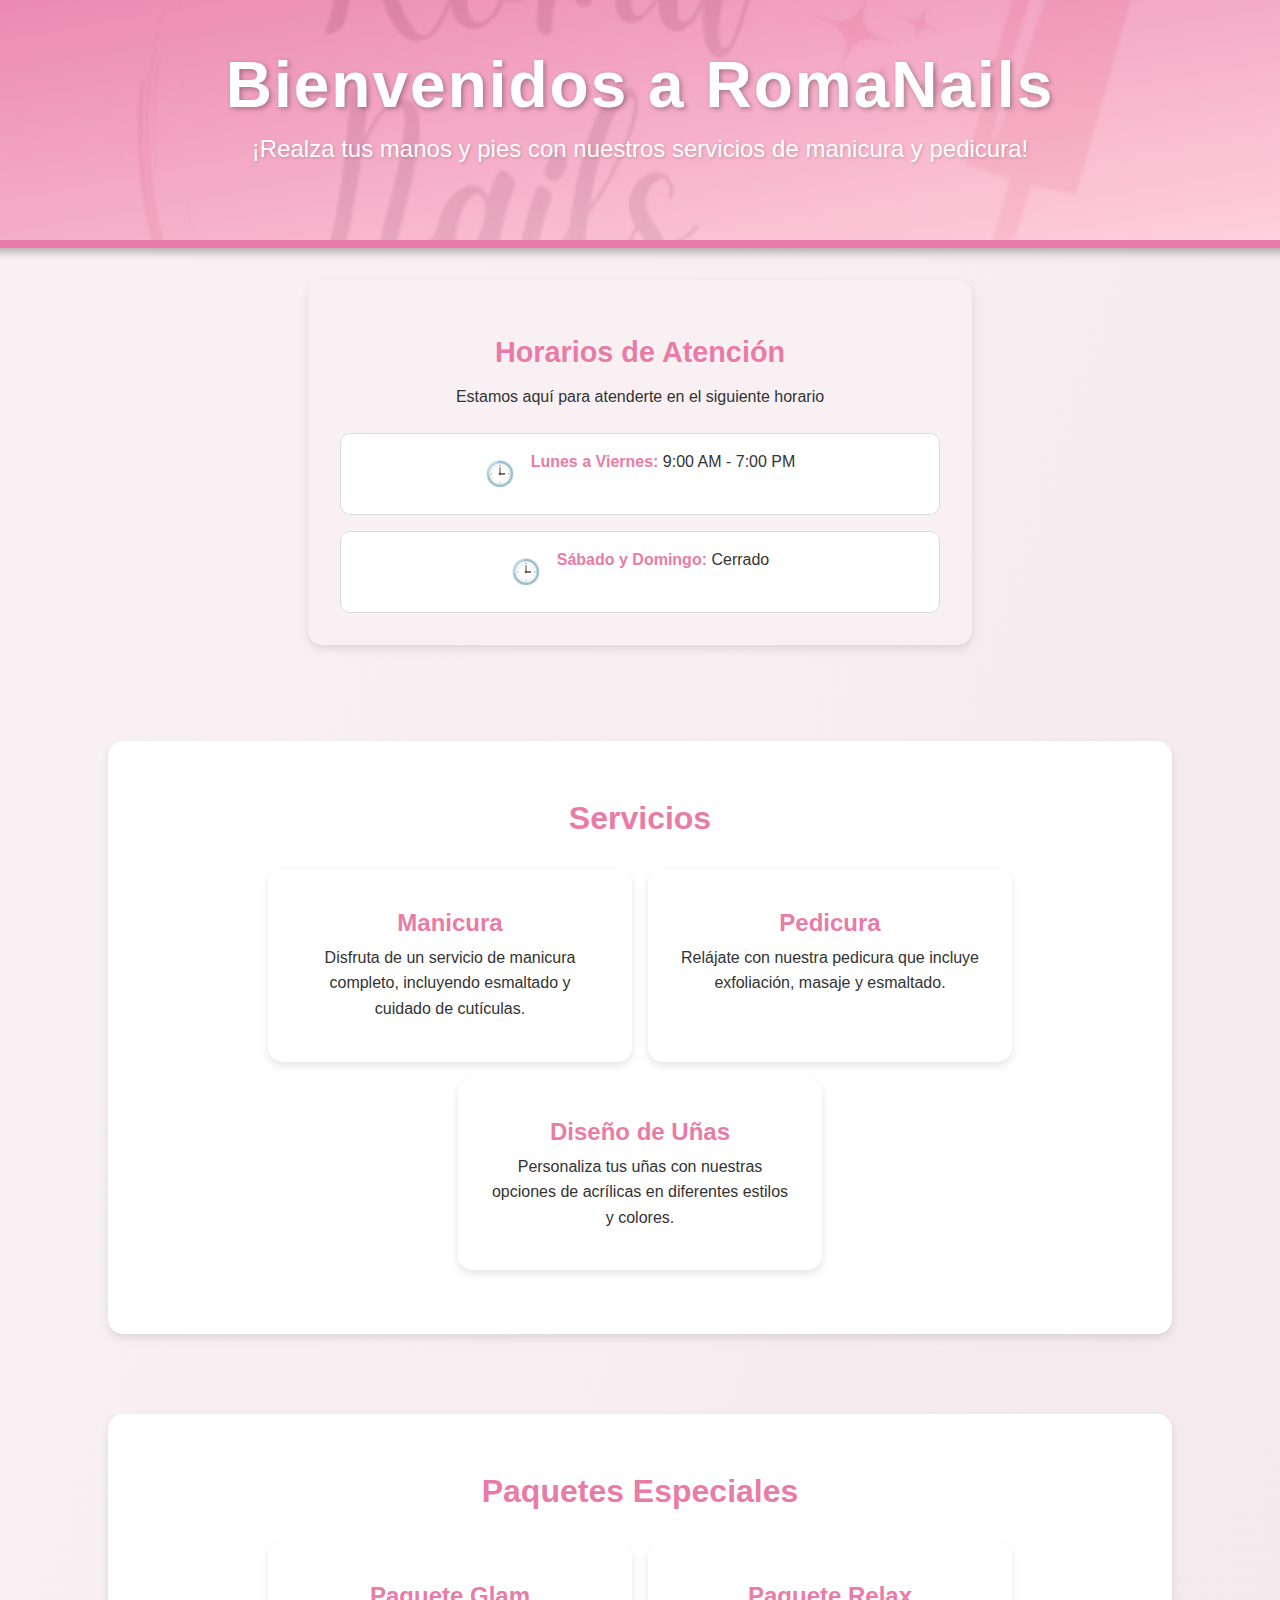
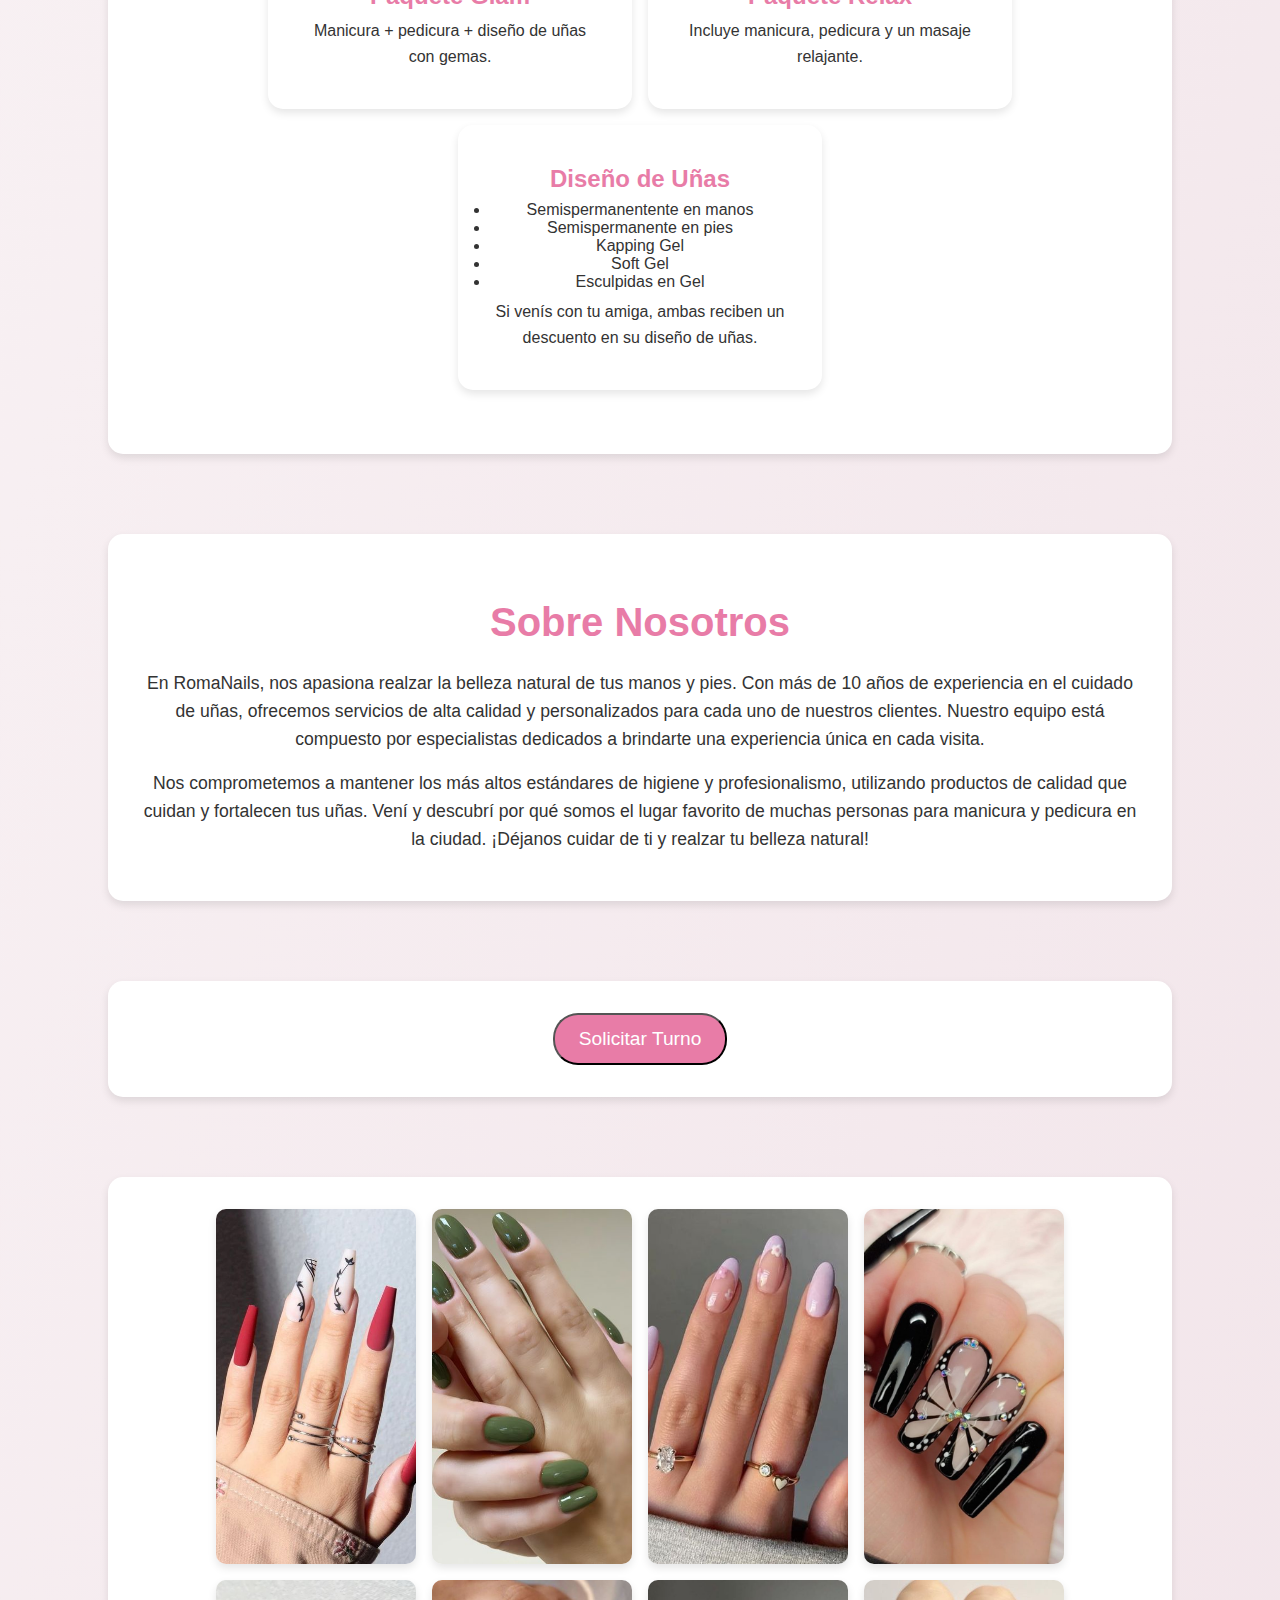
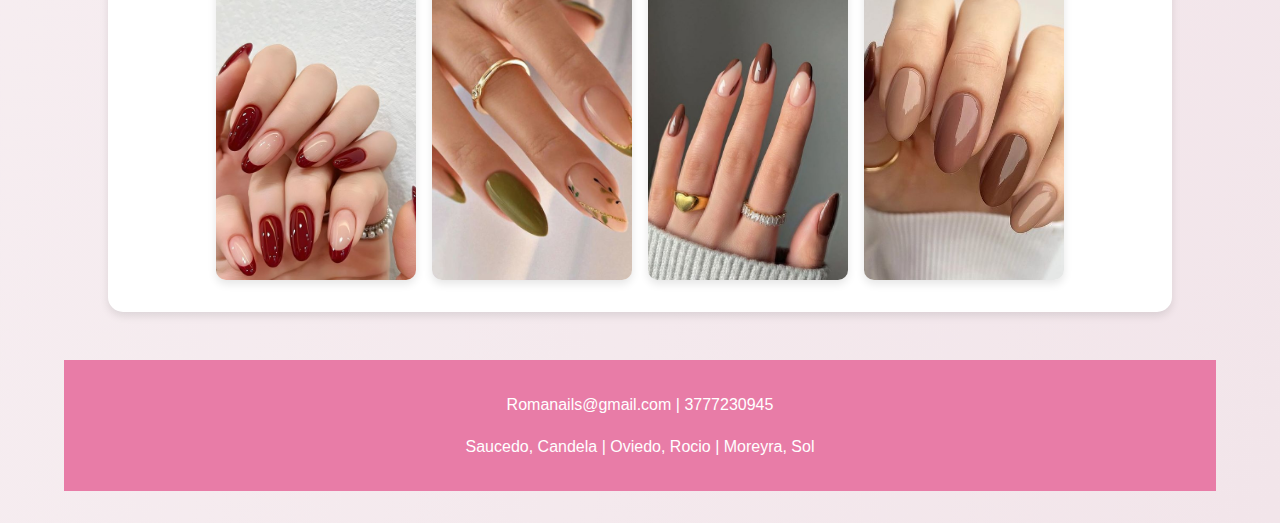
==== commit 9db0bd57: "Update index.html" ====
--- a/index.html
+++ b/index.html
@@ -135,7 +135,7 @@
 
 <footer>
     <p> Romanails@gmail.com | 3777230945 </p>
-    <p> Saucedo, Candela | Oviedo, Rocio | Moreyra,Sol  </p>
+    <p> Saucedo, Candela | Oviedo, Rocio | Moreyra, Sol  </p>
 </footer>
 <script src="script.js"></script>
 </body>
